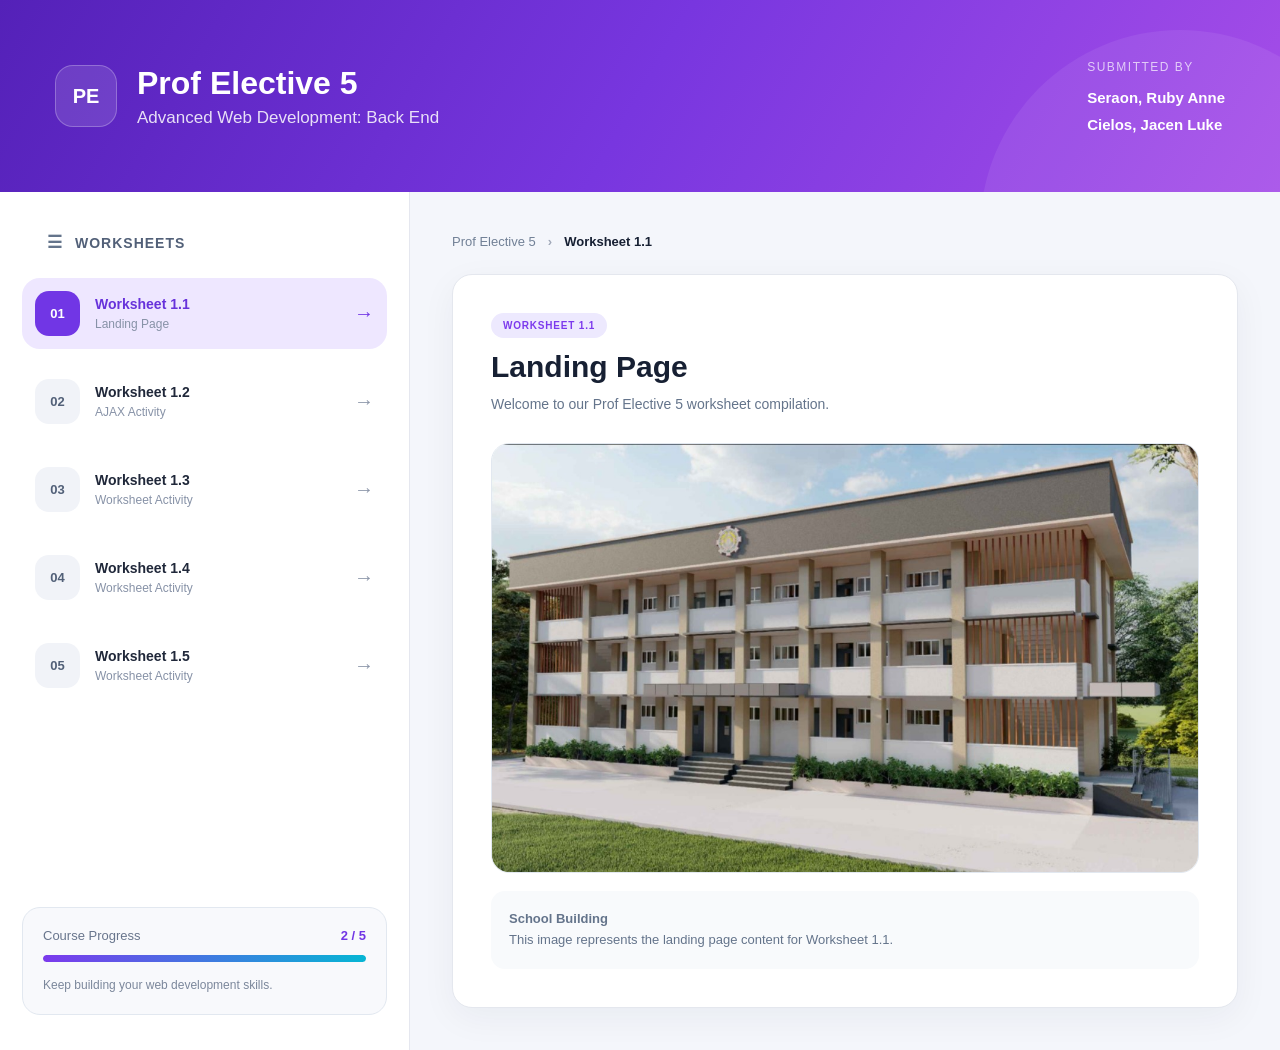
==== index.html @ 599cdd6f "Prof Elective 5 Vercel version" ====
<!DOCTYPE html>
<html lang="en">

<head>

    <meta charset="UTF-8">

    <meta
        name="viewport"
        content="width=device-width, initial-scale=1.0"
    >

    <title>Prof Elective 5</title>

    <link
        rel="stylesheet"
        href="style.css"
    >

</head>


<body>


    <!-- ============================= -->
    <!-- HEADER -->
    <!-- ============================= -->

    <header class="top-header">

        <div class="header-left">

            <div class="logo">
                PE
            </div>

            <div>

                <h1>
                    Prof Elective 5
                </h1>

                <p>
                    Advanced Web Development: Back End
                </p>

            </div>

        </div>


        <div class="submitted">

            <span>
                SUBMITTED BY
            </span>

            <strong>
                Seraon, Ruby Anne
            </strong>

            <strong>
                Cielos, Jacen Luke
            </strong>

        </div>

    </header>



    <!-- ============================= -->
    <!-- MAIN LAYOUT -->
    <!-- ============================= -->

    <div class="layout">


        <!-- ============================= -->
        <!-- SIDEBAR -->
        <!-- ============================= -->

        <aside class="sidebar">

            <div class="sidebar-title">

                <span>☰</span>

                WORKSHEETS

            </div>


            <div class="worksheet-list">


                <!-- 1.1 -->

                <button
                    class="worksheet-btn active"
                    data-page="worksheet1-1.html"
                    data-title="Worksheet 1.1"
                >

                    <div class="number">
                        01
                    </div>

                    <div class="worksheet-info">

                        <strong>
                            Worksheet 1.1
                        </strong>

                        <small>
                            Landing Page
                        </small>

                    </div>

                    <span class="arrow">
                        →
                    </span>

                </button>



                <!-- 1.2 -->

                <button
                    class="worksheet-btn"
                    data-page="worksheet1-2.html"
                    data-title="Worksheet 1.2"
                >

                    <div class="number">
                        02
                    </div>

                    <div class="worksheet-info">

                        <strong>
                            Worksheet 1.2
                        </strong>

                        <small>
                            AJAX Activity
                        </small>

                    </div>

                    <span class="arrow">
                        →
                    </span>

                </button>



                <!-- 1.3 -->

                <button
                    class="worksheet-btn"
                    data-page="worksheet1-3.html"
                    data-title="Worksheet 1.3"
                >

                    <div class="number">
                        03
                    </div>

                    <div class="worksheet-info">

                        <strong>
                            Worksheet 1.3
                        </strong>

                        <small>
                            Worksheet Activity
                        </small>

                    </div>

                    <span class="arrow">
                        →
                    </span>

                </button>



                <!-- 1.4 -->

                <button
                    class="worksheet-btn"
                    data-page="worksheet1-4.html"
                    data-title="Worksheet 1.4"
                >

                    <div class="number">
                        04
                    </div>

                    <div class="worksheet-info">

                        <strong>
                            Worksheet 1.4
                        </strong>

                        <small>
                            Worksheet Activity
                        </small>

                    </div>

                    <span class="arrow">
                        →
                    </span>

                </button>



                <!-- 1.5 -->

                <button
                    class="worksheet-btn"
                    data-page="worksheet1-5.html"
                    data-title="Worksheet 1.5"
                >

                    <div class="number">
                        05
                    </div>

                    <div class="worksheet-info">

                        <strong>
                            Worksheet 1.5
                        </strong>

                        <small>
                            Worksheet Activity
                        </small>

                    </div>

                    <span class="arrow">
                        →
                    </span>

                </button>

            </div>



            <!-- ============================= -->
            <!-- PROGRESS -->
            <!-- ============================= -->

            <div class="progress-card">

                <div class="progress-header">

                    <span>
                        Course Progress
                    </span>

                    <strong>
                        2 / 5
                    </strong>

                </div>

                <div class="progress-bar">

                    <div class="progress-fill"></div>

                </div>

                <p>
                    Keep building your web
                    development skills.
                </p>

            </div>

        </aside>



        <!-- ============================= -->
        <!-- MAIN CONTENT -->
        <!-- ============================= -->

        <main class="main-content">

            <div class="breadcrumb">

                <span>
                    Prof Elective 5
                </span>

                <b>
                    ›
                </b>

                <strong id="currentWorksheet">
                    Worksheet 1.1
                </strong>

            </div>


            <section
                id="worksheet-content"
                class="worksheet-content"
            >

                <div class="loading">

                    <div class="spinner"></div>

                    <p>
                        Loading worksheet...
                    </p>

                </div>

            </section>

        </main>

    </div>


    <script src="script.js"></script>

</body>

</html>
---- style.css ----
* {
    margin: 0;
    padding: 0;
    box-sizing: border-box;
}

body {
    font-family: Arial, Helvetica, sans-serif;

    background: #f4f6fb;

    color: #171717;
}


/* =========================================
   HEADER
========================================= */

.top-header {

    height: 150px;

    padding: 30px 45px;

    background:
        linear-gradient(
            120deg,
            #6d28d9,
            #9333ea
        );

    color: white;

    display: flex;

    align-items: center;

    justify-content: space-between;

    position: relative;

    overflow: hidden;
}

.top-header::after {

    content: "";

    position: absolute;

    width: 420px;
    height: 420px;

    right: -100px;
    top: -250px;

    border-radius: 50%;

    background: rgba(255,255,255,0.08);
}


.header-left {

    display: flex;

    align-items: center;

    gap: 18px;

    z-index: 1;
}


.logo {

    width: 62px;
    height: 62px;

    border-radius: 17px;

    background: rgba(255,255,255,0.15);

    border: 1px solid rgba(255,255,255,0.3);

    display: flex;

    align-items: center;

    justify-content: center;

    font-size: 20px;

    font-weight: 800;
}


.header-left h1 {

    font-size: 32px;

    margin-bottom: 7px;
}


.header-left p {

    font-size: 16px;

    opacity: 0.9;
}


.submitted {

    display: flex;

    flex-direction: column;

    gap: 8px;

    text-align: left;

    z-index: 1;
}


.submitted span {

    font-size: 11px;

    letter-spacing: 1px;

    opacity: 0.75;

    margin-bottom: 5px;
}


.submitted strong {

    font-size: 14px;
}


/* =========================================
   LAYOUT
========================================= */

.layout {

    display: flex;

    min-height: calc(100vh - 190px);
}


/* =========================================
   SIDEBAR
========================================= */

.sidebar {

    width: 305px;

    background: white;

    border-right: 1px solid #e2e8f0;

    padding: 30px 22px;

    display: flex;

    flex-direction: column;
}


.sidebar-title {

    font-size: 13px;

    font-weight: 800;

    letter-spacing: 0.8px;

    color: #475569;

    display: flex;

    align-items: center;

    gap: 12px;

    margin-bottom: 22px;

    padding-left: 10px;
}


.sidebar-title span {

    color: #64748b;

    font-size: 15px;
}


/* =========================================
   WORKSHEET BUTTON
========================================= */

.worksheet-btn {

    width: 100%;

    border: none;

    background: transparent;

    padding: 13px 12px;

    margin-bottom: 8px;

    border-radius: 16px;

    display: flex;

    align-items: center;

    gap: 13px;

    text-align: left;

    cursor: pointer;

    transition: 0.2s ease;

    color: #172033;
}


.worksheet-btn:hover {

    background: #f5f3ff;
}


.worksheet-btn.active {

    background: #eee7ff;

    color: #6d28d9;
}


.number {

    width: 42px;
    height: 42px;

    flex-shrink: 0;

    border-radius: 12px;

    background: #f1f5f9;

    display: flex;

    align-items: center;

    justify-content: center;

    font-size: 12px;

    font-weight: 800;

    color: #64748b;
}


.worksheet-btn.active .number {

    background: #7c3aed;

    color: white;
}


.worksheet-text {

    display: flex;

    flex-direction: column;

    gap: 4px;

    flex: 1;
}


.worksheet-text strong {

    font-size: 13px;
}


.worksheet-text small {

    font-size: 11px;

    color: #94a3b8;
}


.worksheet-btn.active
.worksheet-text small {

    color: #8b5cf6;
}


.arrow {

    font-size: 20px;

    color: #94a3b8;
}


.worksheet-btn.active .arrow {

    color: #8b5cf6;
}


/* =========================================
   PROGRESS
========================================= */

.progress-card {

    margin-top: auto;

    padding: 18px;

    background: #f8fafc;

    border-radius: 16px;

    border: 1px solid #e2e8f0;
}


.progress-top {

    display: flex;

    justify-content: space-between;

    font-size: 11px;

    color: #64748b;

    margin-bottom: 12px;
}


.progress-top strong {

    color: #7c3aed;
}


.progress-bar {

    height: 6px;

    border-radius: 20px;

    background: #e2e8f0;

    overflow: hidden;

    margin-bottom: 12px;
}


.progress-bar div {

    height: 100%;

    width: 100%;

    background:
        linear-gradient(
            90deg,
            #7c3aed,
            #06b6d4
        );
}


.progress-card p {

    color: #64748b;

    font-size: 11px;

    line-height: 1.5;
}


/* =========================================
   MAIN CONTENT
========================================= */

.main-content {

    flex: 1;

    padding: 42px;

    min-width: 0;
}


.breadcrumb {

    display: flex;

    align-items: center;

    gap: 10px;

    margin-bottom: 25px;

    font-size: 12px;

    color: #64748b;
}


.breadcrumb strong {

    color: #172033;
}


.content-card {

    background: white;

    border: 1px solid #e2e8f0;

    border-radius: 20px;

    min-height: 600px;

    overflow: hidden;

    box-shadow:
        0 8px 30px rgba(15,23,42,0.05);
}


/* =========================================
   LOADING
========================================= */

.loading {

    min-height: 600px;

    display: flex;

    align-items: center;

    justify-content: center;

    flex-direction: column;

    gap: 15px;

    color: #64748b;
}


.spinner {

    width: 34px;
    height: 34px;

    border: 4px solid #e9d5ff;

    border-top-color: #7c3aed;

    border-radius: 50%;

    animation: spin 0.8s linear infinite;
}


@keyframes spin {

    to {
        transform: rotate(360deg);
    }

}


/* =========================================
   WORKSHEET 1.1
========================================= */

.ws11 {

    padding: 38px;
}


.ws11-header {

    margin-bottom: 28px;
}


.ws11-header .label {

    display: inline-block;

    padding: 7px 12px;

    border-radius: 50px;

    background: #ede9fe;

    color: #7c3aed;

    font-size: 10px;

    font-weight: 800;

    letter-spacing: 0.8px;

    margin-bottom: 12px;
}


.ws11-header h2 {

    font-size: 30px;

    margin-bottom: 9px;
}


.ws11-header p {

    color: #64748b;

    font-size: 14px;

    line-height: 1.6;
}


.building-photo {

    width: 100%;

    height: 430px;

    object-fit: cover;

    border-radius: 18px;

    display: block;

    border: 1px solid #e2e8f0;
}


.photo-caption {

    margin-top: 18px;

    padding: 18px;

    border-radius: 14px;

    background: #f8fafc;

    color: #64748b;

    font-size: 13px;

    line-height: 1.6;
}


/* =========================================
   WORKSHEET 1.2
========================================= */

.ws12 {

    padding: 38px;
}


.ws12-header {

    margin-bottom: 25px;
}


.ws12-header .label {

    display: inline-block;

    padding: 7px 12px;

    border-radius: 50px;

    background: #cffafe;

    color: #0891b2;

    font-size: 10px;

    font-weight: 800;

    letter-spacing: 0.8px;

    margin-bottom: 12px;
}


.ws12-header h2 {

    font-size: 30px;

    margin-bottom: 9px;
}


.ws12-header p {

    color: #64748b;

    font-size: 14px;
}


.database-status {

    display: inline-flex;

    align-items: center;

    gap: 8px;

    margin-bottom: 20px;

    padding: 8px 12px;

    background: #f0fdf4;

    color: #15803d;

    border-radius: 50px;

    font-size: 11px;

    font-weight: 700;
}


.status-dot {

    width: 7px;
    height: 7px;

    background: #22c55e;

    border-radius: 50%;
}


.customer-table {

    width: 100%;

    border-collapse: separate;

    border-spacing: 0;

    overflow: hidden;

    border: 1px solid #e2e8f0;

    border-radius: 14px;
}


.customer-table th {

    background: #f8fafc;

    color: #475569;

    padding: 14px;

    text-align: left;

    font-size: 11px;

    text-transform: uppercase;

    border-bottom: 1px solid #e2e8f0;
}


.customer-table td {

    padding: 14px;

    font-size: 12px;

    color: #475569;

    border-bottom: 1px solid #f1f5f9;
}


.customer-table tr:last-child td {

    border-bottom: none;
}


.customer-table tbody tr:hover td {

    background: #fafafa;
}


/* =========================================
   RESPONSIVE
========================================= */

@media (max-width: 900px) {

    .top-header {

        height: auto;

        padding: 25px;

        gap: 20px;

        align-items: flex-start;

        flex-direction: column;
    }

    .submitted {

        margin-left: 80px;
    }

    .layout {

        flex-direction: column;
    }

    .sidebar {

        width: 100%;

        border-right: none;

        border-bottom: 1px solid #e2e8f0;
    }

    .progress-card {

        margin-top: 20px;
    }

    .main-content {

        padding: 20px;
    }

    .building-photo {

        height: 300px;
    }

}

* {
    box-sizing: border-box;
    margin: 0;
    padding: 0;
}


body {
    font-family: Arial, Helvetica, sans-serif;
    background: #f4f6fb;
    color: #172033;
}



/* ============================= */
/* HEADER */
/* ============================= */

.top-header {
    height: 192px;

    background:
        linear-gradient(
            120deg,
            #5421b8,
            #7836df,
            #a64ee8
        );

    color: white;

    display: flex;

    align-items: center;

    justify-content: space-between;

    padding: 0 55px;

    position: relative;

    overflow: hidden;
}


.top-header::after {
    content: "";

    position: absolute;

    width: 400px;
    height: 400px;

    border-radius: 50%;

    background: rgba(255,255,255,0.07);

    right: -100px;
    top: 30px;
}


.header-left {
    display: flex;

    align-items: center;

    gap: 20px;

    position: relative;

    z-index: 2;
}


.logo {
    width: 62px;
    height: 62px;

    border-radius: 18px;

    background: rgba(255,255,255,0.12);

    border: 1px solid rgba(255,255,255,0.25);

    display: flex;

    align-items: center;
    justify-content: center;

    font-size: 20px;
    font-weight: bold;
}


.header-left h1 {
    font-size: 32px;

    margin-bottom: 6px;
}


.header-left p {
    font-size: 17px;

    opacity: .85;
}


.submitted {
    display: flex;

    flex-direction: column;

    gap: 10px;

    position: relative;

    z-index: 2;
}


.submitted span {
    font-size: 12px;

    letter-spacing: 1.5px;

    opacity: .7;

    margin-bottom: 5px;
}


.submitted strong {
    font-size: 15px;
}



/* ============================= */
/* LAYOUT */
/* ============================= */

.layout {
    display: flex;

    min-height: calc(100vh - 192px);
}



/* ============================= */
/* SIDEBAR */
/* ============================= */

.sidebar {
    width: 410px;

    background: white;

    border-right: 1px solid #e5e7ef;

    padding: 35px 22px;

    display: flex;

    flex-direction: column;

    position: relative;
}


.sidebar-title {
    color: #526078;

    font-size: 14px;

    font-weight: bold;

    letter-spacing: 1px;

    margin: 5px 15px 25px;

    display: flex;

    gap: 12px;

    align-items: center;
}


.sidebar-title span {
    font-size: 17px;
}



/* ============================= */
/* WORKSHEET BUTTON */
/* ============================= */

.worksheet-list {
    display: flex;

    flex-direction: column;

    gap: 9px;
}


.worksheet-btn {
    width: 100%;

    border: none;

    background: transparent;

    border-radius: 18px;

    padding: 13px;

    display: flex;

    align-items: center;

    gap: 15px;

    cursor: pointer;

    text-align: left;

    transition: .25s;
}


.worksheet-btn:hover {
    background: #f5f1ff;
}


.worksheet-btn.active {
    background: #eee7ff;
}


.number {
    width: 45px;
    height: 45px;

    border-radius: 14px;

    background: #f1f3f8;

    display: flex;

    align-items: center;
    justify-content: center;

    font-size: 13px;

    font-weight: bold;

    color: #526078;

    flex-shrink: 0;
}


.worksheet-btn.active .number {
    background: #7136e5;

    color: white;
}


.worksheet-info {
    display: flex;

    flex-direction: column;

    gap: 5px;

    flex: 1;
}


.worksheet-info strong {
    font-size: 14px;

    color: #20283a;
}


.worksheet-btn.active .worksheet-info strong {
    color: #6732db;
}


.worksheet-info small {
    font-size: 12px;

    color: #8792a7;
}


.arrow {
    color: #8b95a8;

    font-size: 20px;
}


.worksheet-btn.active .arrow {
    color: #7136e5;
}



/* ============================= */
/* PROGRESS */
/* ============================= */

.progress-card {
    margin-top: auto;

    background: #f8f9fc;

    border-radius: 18px;

    padding: 20px;
}


.progress-header {
    display: flex;

    justify-content: space-between;

    font-size: 13px;

    color: #68758c;

    margin-bottom: 12px;
}


.progress-header strong {
    color: #7136e5;
}


.progress-bar {
    height: 7px;

    background: #e4e7ee;

    border-radius: 20px;

    overflow: hidden;
}


.progress-fill {
    height: 100%;

    width: 40%;

    background:
        linear-gradient(
            90deg,
            #7136e5,
            #20afd4
        );

    border-radius: 20px;
}


.progress-card p {
    margin-top: 14px;

    font-size: 12px;

    line-height: 1.5;

    color: #7b879b;
}



/* ============================= */
/* MAIN CONTENT */
/* ============================= */

.main-content {
    flex: 1;

    padding: 42px;

    min-width: 0;
}


.breadcrumb {
    display: flex;

    align-items: center;

    gap: 12px;

    font-size: 13px;

    color: #718096;

    margin-bottom: 25px;
}


.breadcrumb strong {
    color: #172033;
}


.breadcrumb b {
    color: #a0a8b8;
}



/* ============================= */
/* WORKSHEET CONTAINER */
/* ============================= */

.worksheet-content {
    background: white;

    border: 1px solid #e4e7ee;

    border-radius: 20px;

    min-height: 500px;

    box-shadow:
        0 10px 35px rgba(25, 35, 60, .05);

    overflow: hidden;
}



/* ============================= */
/* LOADING */
/* ============================= */

.loading {
    min-height: 500px;

    display: flex;

    align-items: center;

    justify-content: center;

    flex-direction: column;

    gap: 15px;

    text-align: center;
}


.spinner {
    width: 35px;
    height: 35px;

    border: 4px solid #eee8ff;

    border-top-color: #7136e5;

    border-radius: 50%;

    animation: spin 1s linear infinite;
}


@keyframes spin {

    to {
        transform: rotate(360deg);
    }

}



/* ============================= */
/* PLACEHOLDER WORKSHEETS */
/* ============================= */

.placeholder-page {
    min-height: 500px;

    display: flex;

    align-items: center;

    justify-content: center;

    flex-direction: column;

    text-align: center;

    padding: 50px;
}


.placeholder-icon {
    width: 80px;
    height: 80px;

    border-radius: 24px;

    background: #eee7ff;

    color: #7136e5;

    display: flex;

    align-items: center;
    justify-content: center;

    font-size: 20px;

    font-weight: bold;

    margin-bottom: 25px;
}


.placeholder-label {
    color: #7136e5;

    font-size: 12px;

    font-weight: bold;

    letter-spacing: 1.5px;

    margin-bottom: 10px;
}


.placeholder-page h2 {
    font-size: 30px;

    margin-bottom: 12px;
}


.placeholder-page p {
    color: #718096;

    font-size: 15px;

    max-width: 450px;

    line-height: 1.6;
}


.placeholder-line {
    width: 70px;

    height: 4px;

    background:
        linear-gradient(
            90deg,
            #7136e5,
            #20afd4
        );

    border-radius: 10px;

    margin: 25px 0 15px;
}


.placeholder-page small {
    color: #a0a8b8;
}



/* ============================= */
/* RESPONSIVE */
/* ============================= */

@media (max-width: 900px) {

    .sidebar {
        width: 280px;
    }

    .main-content {
        padding: 25px;
    }

    .top-header {
        padding: 0 30px;
    }

}


@media (max-width: 700px) {

    .layout {
        flex-direction: column;
    }

    .sidebar {
        width: 100%;
    }

    .progress-card {
        margin-top: 25px;
    }

    .top-header {
        height: auto;

        padding: 25px;

        gap: 25px;

        flex-direction: column;

        align-items: flex-start;
    }

}
.customer-page {
    padding: 35px;
}

.customer-header {
    display: flex;
    align-items: flex-start;
    justify-content: space-between;
    gap: 30px;
    margin-bottom: 30px;
}

.eyebrow {
    color: #7136e5;
    font-size: 11px;
    font-weight: 800;
    letter-spacing: 1.5px;
}

.customer-header h2 {
    margin-top: 8px;
    font-size: 30px;
    color: #172033;
}

.customer-header p {
    margin-top: 8px;
    color: #7b879b;
    font-size: 14px;
}

.database-badge {
    display: flex;
    align-items: center;
    gap: 9px;
    padding: 10px 15px;
    border-radius: 30px;
    background: #ecfdf5;
    color: #16855a;
    font-size: 12px;
    font-weight: 700;
    white-space: nowrap;
}

.database-badge span {
    width: 8px;
    height: 8px;
    border-radius: 50%;
    background: #22c55e;
}

.submitted-info {
    display: flex;
    gap: 20px;
    margin-bottom: 25px;
}

.submitted-info > div {
    background: #f7f8fc;
    border: 1px solid #e8eaf0;
    border-radius: 12px;
    padding: 13px 17px;
    display: flex;
    flex-direction: column;
    gap: 5px;
}

.submitted-info small {
    color: #929caf;
    font-size: 9px;
    letter-spacing: 1px;
    font-weight: bold;
}

.submitted-info strong {
    font-size: 13px;
    color: #39445a;
}

.table-wrapper {
    width: 100%;
    overflow-x: auto;
    border: 1px solid #e5e8ef;
    border-radius: 15px;
    background: white;
}

.customer-table {
    width: 100%;
    border-collapse: collapse;
    min-width: 950px;
}

.customer-table th {
    background: #f7f8fb;
    color: #69758a;
    font-size: 11px;
    text-transform: uppercase;
    letter-spacing: .5px;
    font-weight: 700;
    padding: 16px;
    text-align: left;
    border-bottom: 1px solid #e5e8ef;
}

.customer-table td {
    padding: 15px 16px;
    font-size: 13px;
    color: #3e495c;
    border-bottom: 1px solid #eef0f4;
    white-space: nowrap;
}

.customer-table tbody tr:hover {
    background: #faf9ff;
}

.customer-table tbody tr:last-child td {
    border-bottom: none;
}

.customer-table td:first-child {
    font-weight: 700;
    color: #7136e5;
}

.table-loading {
    text-align: center !important;
    padding: 40px !important;
    color: #8b95a8 !important;
}

.edit-profile,
.delete-profile {
    display: inline-flex;
    align-items: center;
    justify-content: center;
    padding: 7px 12px;
    border-radius: 8px;
    font-size: 11px;
    text-decoration: none;
    font-weight: 700;
    margin-right: 4px;
    transition: .2s;
}

.edit-profile {
    border: 1px solid #f0b429;
    color: #b77900;
    background: #fffaf0;
}

.delete-profile {
    border: 1px solid #ef4444;
    color: #dc2626;
    background: #fff5f5;
}

.edit-profile:hover {
    background: #fef3c7;
}

.delete-profile:hover {
    background: #fee2e2;
}
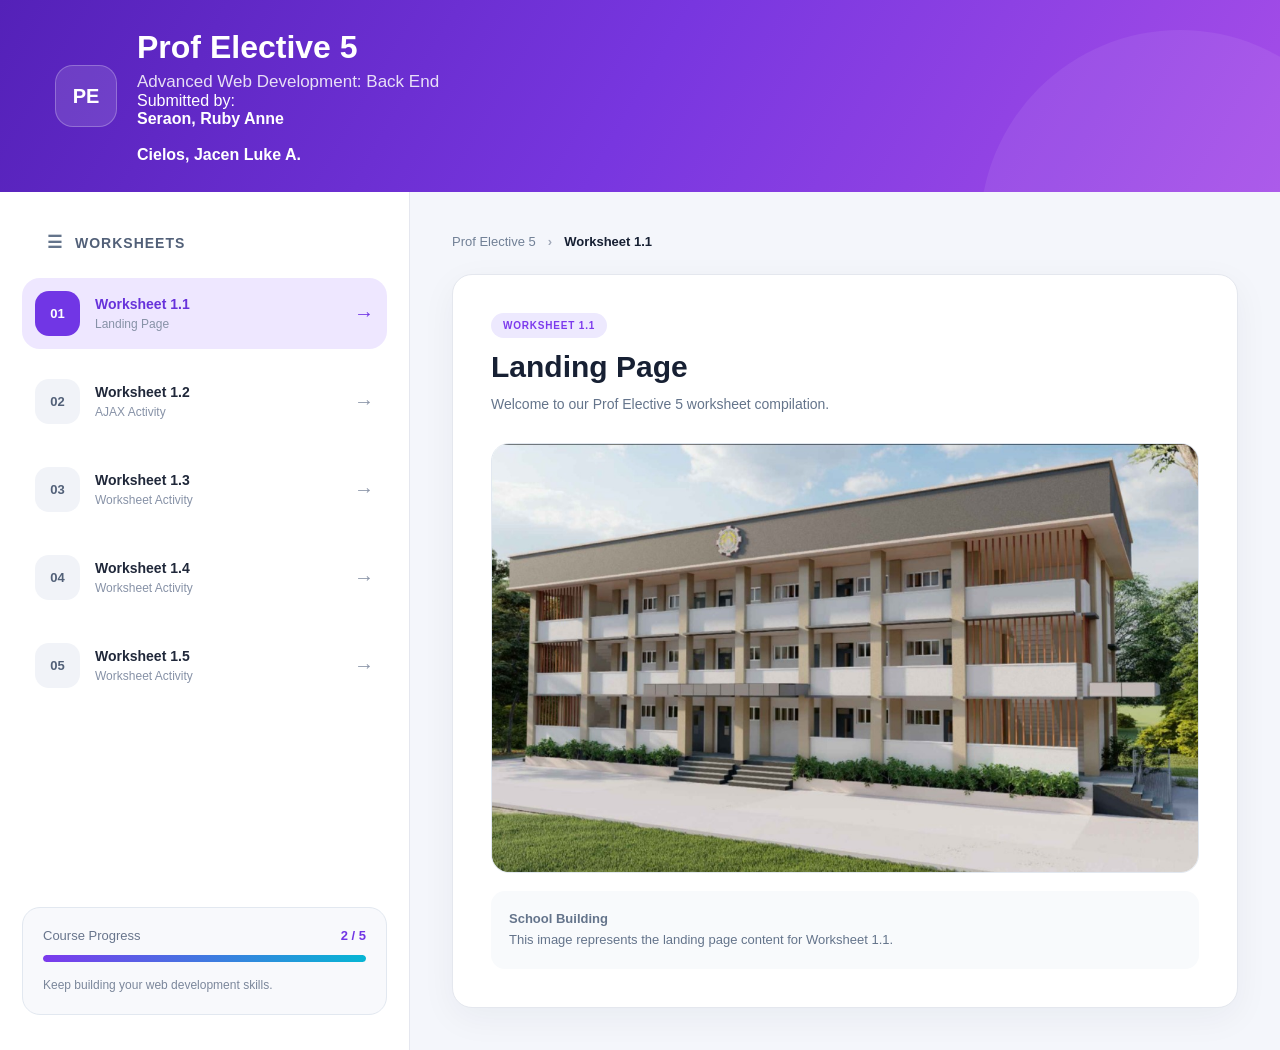
==== commit ee4e5d46: "Revise submitted by section in index.html Updated the submitted by section to include multiple names" ====
--- a/index.html
+++ b/index.html
@@ -44,27 +44,25 @@
                 <p>
                     Advanced Web Development: Back End
                 </p>
-
-            </div>
+                
+        
+
+            <span>
+                Submitted by:
+            </span>
+
+            <strong>
+                <br>Seraon, Ruby Anne</br>
+                <br>Cielos, Jacen Luke A.</br>
+            </strong>
 
         </div>
 
 
-        <div class="submitted">
-
-            <span>
-                SUBMITTED BY
-            </span>
-
-            <strong>
-                Seraon, Ruby Anne
-            </strong>
-
-            <strong>
-                Cielos, Jacen Luke
-            </strong>
+            </div>
 
         </div>
+
 
     </header>
 
@@ -341,4 +339,4 @@
 
 </body>
 
-</html>+</html>
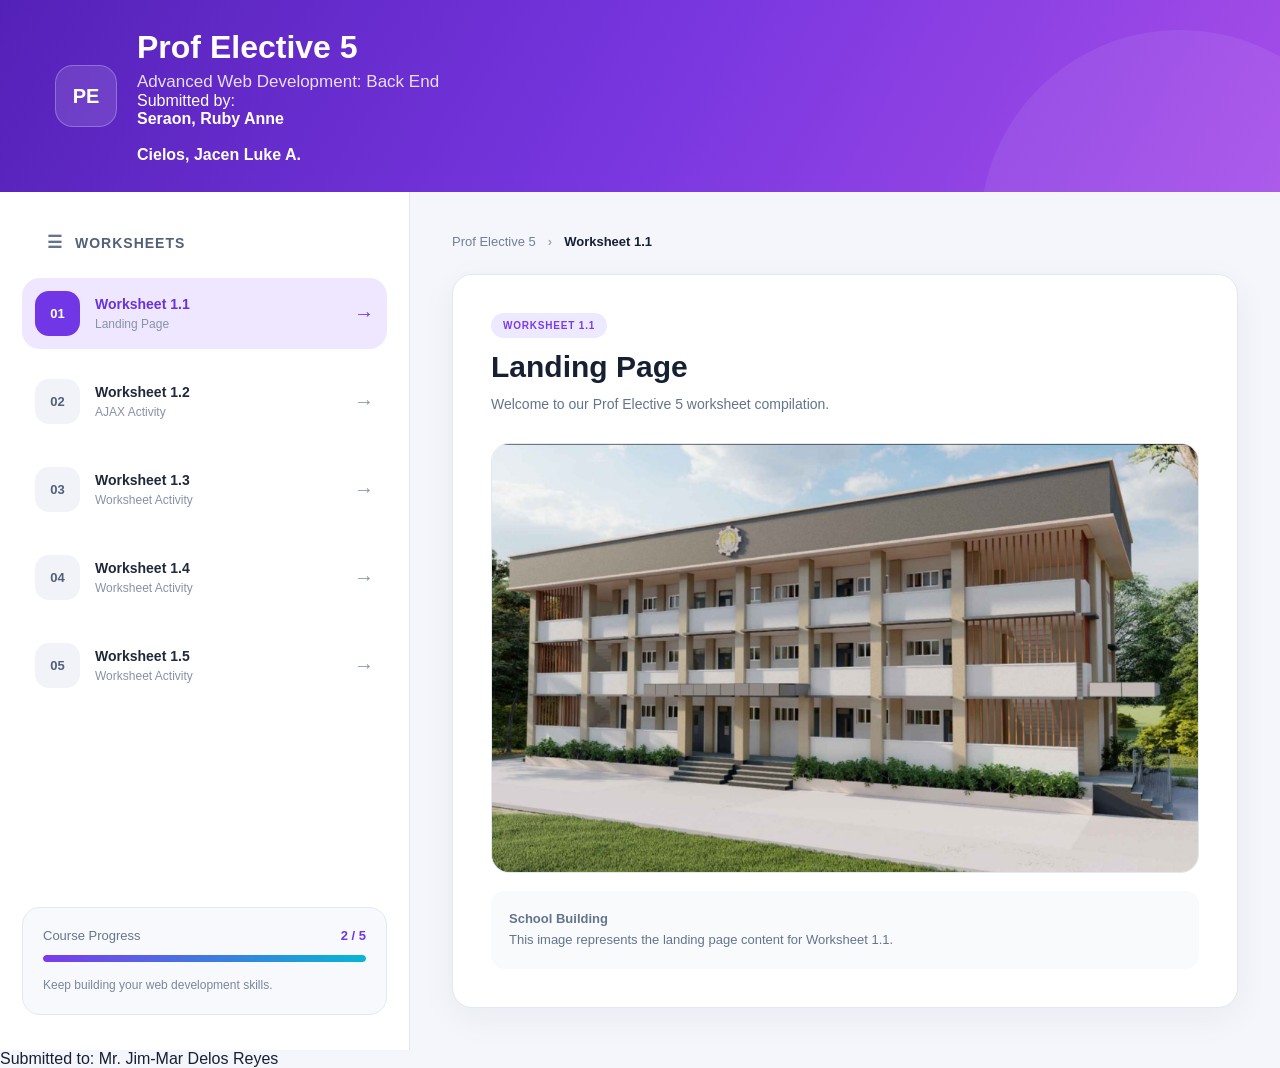
==== commit b05bab61: "Add footer with submission information" ====
--- a/index.html
+++ b/index.html
@@ -334,6 +334,11 @@
 
     </div>
 
+    <footer class="page-footer">
+        <p>
+            Submitted to: Mr. Jim-Mar Delos Reyes
+        </p>
+    </footer>
 
     <script src="script.js"></script>
 
